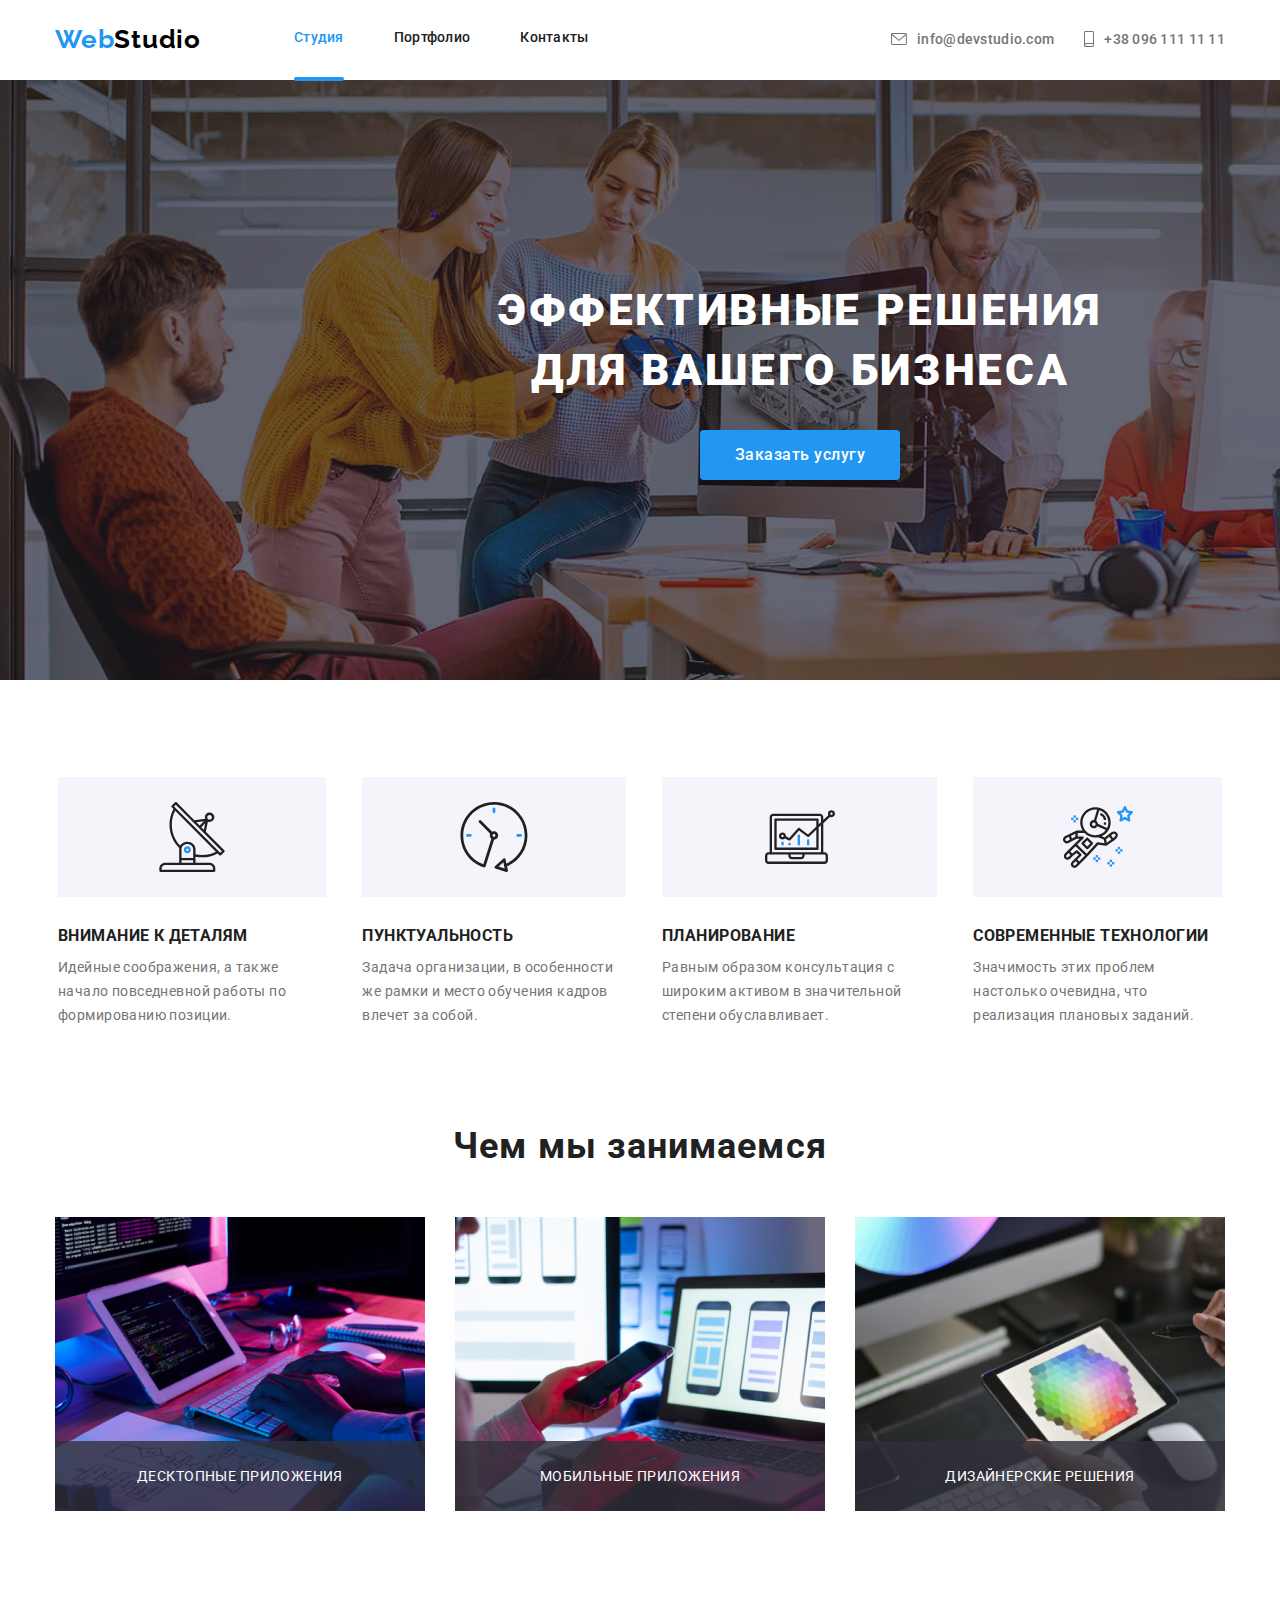
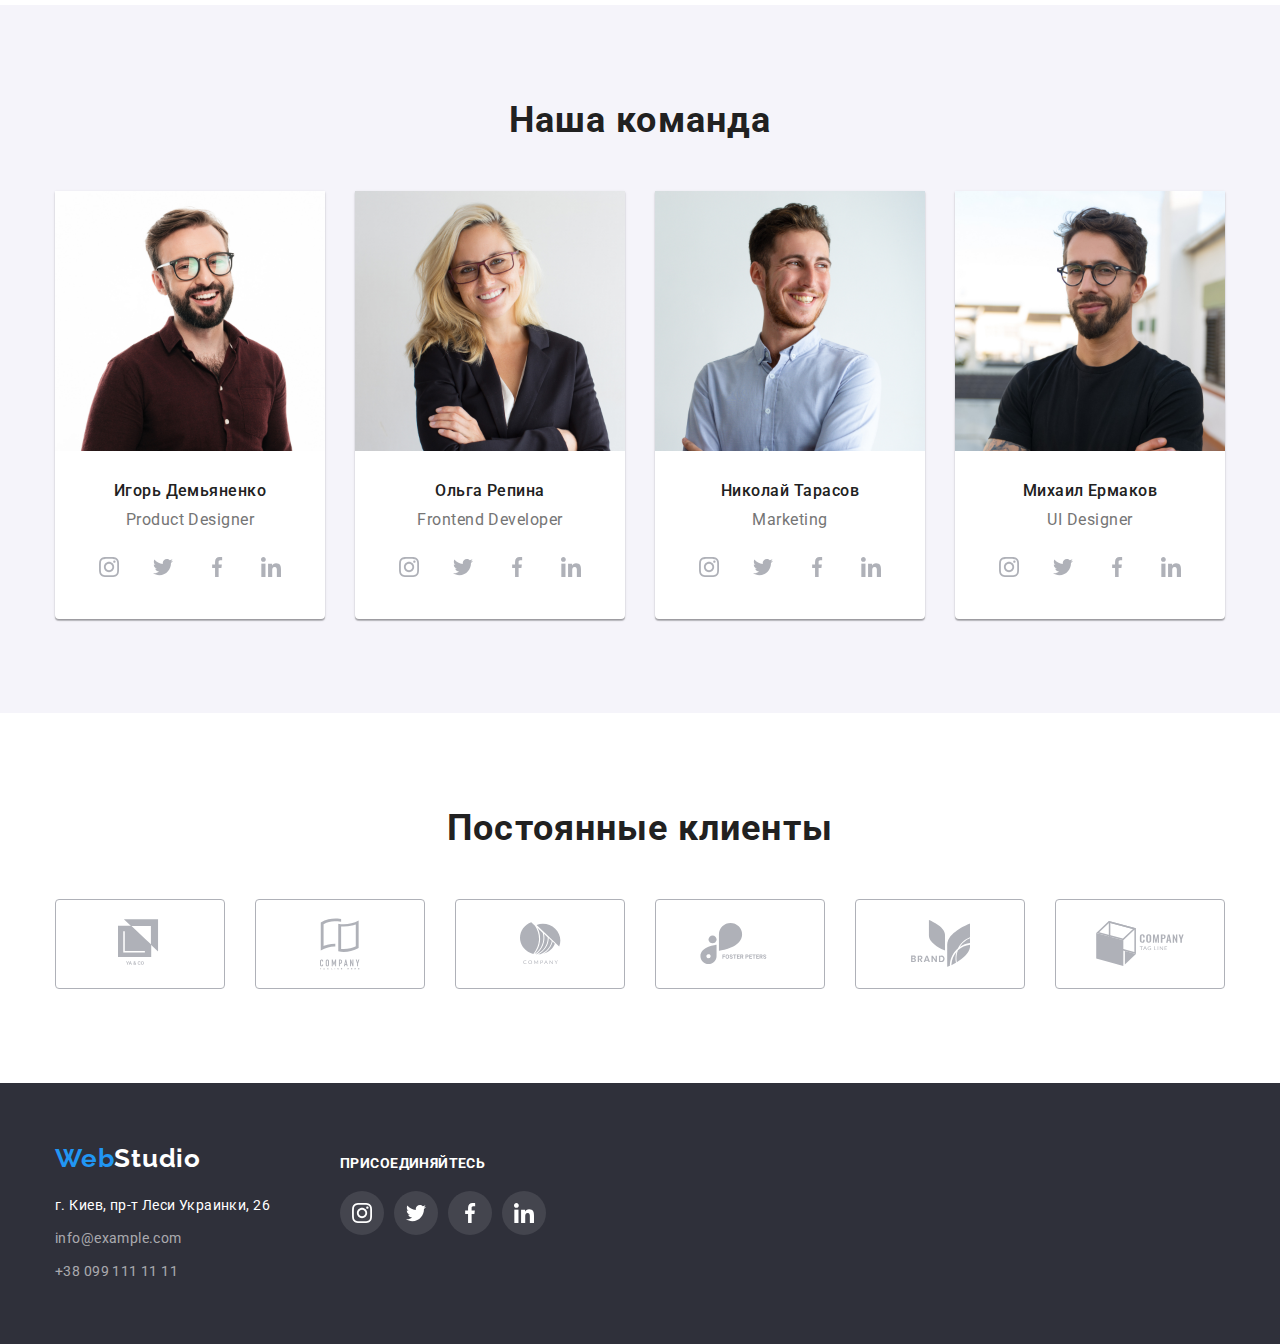
==== index.html @ 056bc206 "Додає вихідні файли з попередньої роботи" ====
<!DOCTYPE html>
<html lang="ru">
<head>
    <meta charset="UTF-8">
    <meta name="viewport" content="width=device-width, initial-scale=1.0">
    <title>WebStudio</title>
    <link rel="preconnect" href="https://fonts.gstatic.com">
    <link href="https://fonts.googleapis.com/css2?family=Raleway:wght@700&family=Roboto:wght@400;500;700;900&display=swap" rel="stylesheet">
    <link rel="stylesheet" href="https://cdnjs.cloudflare.com/ajax/libs/modern-normalize/1.0.0/modern-normalize.min.css" />
    <link rel="stylesheet" href="./css/styles.css">
</head>
    <body>
        <header class="header">
            <div class="container">
                <nav class="site-nav">
                    <a class="logo link" href="./" aria-label="Логотип сайта Веб Студио"><span class="logo-first">Web</span><span class="logo-second">Studio</span></a>
                    <ul class="navigation-list list">
                        <li class="navigation-list-item"><a class="navigation-list-link active link" href="./index.html">Студия</a></li>
                        <li class="navigation-list-item"><a class="navigation-list-link link" href="./portfolio.html">Портфолио</a></li>
                        <li class="navigation-list-item"><a class="navigation-list-link link" href="#">Контакты</a></li>
                    </ul>
                </nav>
                <address class="address">
                    <ul  class="address-list-header list">
                        <li class="address-list-item">
                            <a class="address-list-link link" href="mailto:info@devstudio.com">
                                <svg class="address-list-icon mail-icon">
                                    <use href="./images/sprite.svg#icon-email" width="16" height="12"></use>
                                </svg>
                                <p class="address-list-text">info@devstudio.com </p> 
                            </a>
                        </li>
                        <li class="address-list-item">
                            <a class="address-list-link link" href="tel:+380961111111">
                                <svg class="address-list-icon phone-icon">
                                    <use href="./images/sprite.svg#icon-smartphone" width="10" height="16"></use>
                                </svg>
                                <p class="address-list-text"> +38 096 111 11 11</p>
                            </a>
                        </li>
                    </ul>  
                </address>
            </div>
        </header>
        <main>
            <!--Hero-->
            <section class="hero-section">
                <div class="container">
                    <h1 class="hero-title">Эффективные решения <br> для вашего бизнеса</h1>
                    <button class="button hero-button" type="button" data-modal-open>Заказать услугу</button>
                </div>
            </section>
            <!--Наші переваги/Our advantages-->
            <section class="advantages">
                <div class="container">
                    <h2 class="visually-hidden">Наши преимущества</h2> 
                    <ul class="advantages-list list">
                        <li class="advantages-list-item">
                            <div class="advantages-icon-background">
                                <svg class="advantages-icon">
                                    <use href="./images/sprite.svg#icon-antenna"></use>
                                </svg>
                            </div>
                            <h3 class="advantages-title">Внимание к деталям</h3>
                            <p class="advantages-description">Идейные соображения, а также начало повседневной работы по формированию позиции.</p>
                        </li>
                        <li class="advantages-list-item">
                            <div class="advantages-icon-background">
                                <svg class="advantages-icon">
                                    <use href="./images/sprite.svg#icon-clock"></use>
                                </svg>
                            </div>
                            <h3 class="advantages-title">Пунктуальность</h3>
                            <p class="advantages-description">Задача организации, в особенности же рамки и место обучения кадров влечет за собой.</p>
                        </li>
                        <li class="advantages-list-item">
                            <div class="advantages-icon-background">
                                <svg class="advantages-icon">
                                    <use href="./images/sprite.svg#icon-diagram"></use>
                                </svg>
                            </div>
                            <h3 class="advantages-title">Планирование</h3>
                            <p class="advantages-description">Равным образом консультация с широким активом в значительной степени обуславливает.</p>
                        </li>
                        <li class="advantages-list-item">
                            <div class="advantages-icon-background">
                                <svg class="advantages-icon">
                                    <use href="./images/sprite.svg#icon-astronaut"></use>
                                </svg>
                            </div>
                            <h3 class="advantages-title">Современные технологии</h3>
                            <p class="advantages-description">Значимость этих проблем настолько очевидна, что реализация плановых заданий.</p>
                        </li>
                    </ul>
                </div>
            </section>
            <!--Чим ми займаємося/Our specialization-->
            <section class="specialization-section">
                <div class="container">
                    <h2 class="specialization-title">Чем мы занимаемся</h2>
                    <ul class="specialization-list list">
                        <li class="specialization-list-item">
                            <img class="specialization-img" src="./images/our_specialization/programming.jpg" alt="Програмист пишет код" width="370" height="294">
                            <p class="specialization-name">Десктопные приложения</p>
                        </li>
                        <li class="specialization-list-item">
                            <img class="specialization-img" src="./images/our_specialization/applications_design.jpg" alt="Специалист разрабатывает мобильное приложение" width="370" height="294">
                            <p class="specialization-name">Мобильные приложения</p>
                        </li>
                        <li class="specialization-list-item">
                            <img class="specialization-img" src="./images/our_specialization/ui_design.jpg" alt="UI дизайнер подбирает цвет" width="370" height="294">
                            <p class="specialization-name">Дизайнерские решения</p>
                        </li>
                    </ul>
                </div>
            </section>
            <!--Наша команда>/our command-->
            <section class="our-command-section">
                <div class="container">
                    <h2 class="our-command-title">Наша команда</h2>
                    <ul class="our-command-list list">
                        <li class="our-command-list-item">
                            <img class="our-specialist-photo " src="./images/our_command/igor_demyanenko.jpg" alt="Наш специалист" width="270" height="260">
                            <div class="our-command-card-content">
                                <h3 class="our-specialist-name">Игорь Демьяненко</h3>
                                <p class="our-specialist-specialization" lang="en">Product Designer</p>
                                <ul class="social-list list">
                                    <li class="social-list-item">
                                        <a href="#" class="social-list-link">
                                            <svg class="social-list-icon">
                                                <use href="./images/sprite.svg#icon-instagram"></use>
                                            </svg>
                                        </a>
                                    </li>
                                    <li class="social-list-item">
                                        <a href="#" class="social-list-link">
                                            <svg class="social-list-icon">
                                                <use href="./images/sprite.svg#icon-twitter"></use>
                                            </svg>
                                        </a>
                                    </li>
                                    <li class="social-list-item">
                                        <a href="#" class="social-list-link">
                                            <svg class="social-list-icon">
                                                <use href="./images/sprite.svg#icon-facebook"></use>
                                            </svg>
                                        </a>
                                    </li>
                                    <li class="social-list-item">
                                        <a href="#" class="social-list-link">
                                            <svg class="social-list-icon">
                                                <use href="./images/sprite.svg#icon-linkedin"></use>
                                            </svg>
                                        </a>
                                    </li>
                                </ul>
                            </div>
                        </li>
                        <li class="our-command-list-item">
                            <img class="our-specialist-photo " src="./images/our_command/olga_repina.jpg" alt="Наш специалист" width="270" height="260">
                            <div class="our-command-card-content">
                                <h3 class="our-specialist-name">Ольга Репина</h3>
                                <p class="our-specialist-specialization" lang="en">Frontend Developer</p>
                                <ul class="social-list list">
                                    <li class="social-list-item">
                                        <a href="#" class="social-list-link">
                                            <svg class="social-list-icon">
                                                <use href="./images/sprite.svg#icon-instagram"></use>
                                            </svg>
                                        </a>
                                    </li>
                                    <li class="social-list-item">
                                        <a href="#" class="social-list-link">
                                            <svg class="social-list-icon">
                                                <use href="./images/sprite.svg#icon-twitter"></use>
                                            </svg>
                                        </a>
                                    </li>
                                    <li class="social-list-item">
                                        <a href="#" class="social-list-link">
                                            <svg class="social-list-icon">
                                                <use href="./images/sprite.svg#icon-facebook"></use>
                                            </svg>
                                        </a>
                                    </li>
                                    <li class="social-list-item">
                                        <a href="#" class="social-list-link">
                                            <svg class="social-list-icon">
                                                <use href="./images/sprite.svg#icon-linkedin"></use>
                                            </svg>
                                        </a>
                                    </li>
                                </ul>
                            </div>
                        </li>
                        <li class="our-command-list-item">
                            <img class="our-specialist-photo " src="./images/our_command/nikolay_tarasov.jpg" alt="Наш специалист" width="270" height="260">
                            <div class="our-command-card-content">
                                <h3 class="our-specialist-name">Николай Тарасов</h3>
                                <p class="our-specialist-specialization" lang="en">Marketing</p>
                                <ul class="social-list list">
                                    <li class="social-list-item">
                                        <a href="#" class="social-list-link">
                                            <svg class="social-list-icon">
                                                <use href="./images/sprite.svg#icon-instagram"></use>
                                            </svg>
                                        </a>
                                    </li>
                                    <li class="social-list-item">
                                        <a href="" class="social-list-link">
                                            <svg class="social-list-icon">
                                                <use href="./images/sprite.svg#icon-twitter"></use>
                                            </svg>
                                        </a>
                                    </li>
                                    <li class="social-list-item">
                                        <a href="" class="social-list-link">
                                            <svg class="social-list-icon">
                                                <use href="./images/sprite.svg#icon-facebook"></use>
                                            </svg>
                                        </a>
                                    </li>
                                    <li class="social-list-item">
                                        <a href="" class="social-list-link">
                                            <svg class="social-list-icon">
                                                <use href="./images/sprite.svg#icon-linkedin"></use>
                                            </svg>
                                        </a>
                                    </li>
                                </ul>
                            </div>
                        </li>
                        <li class="our-command-list-item">
                            <img class="our-specialist-photo " src="./images/our_command/mihail_yermakov.jpg" alt="Наш специалист" width="270" height="260">
                            <div class="our-command-card-content">
                                <h3 class="our-specialist-name">Михаил Ермаков</h3>
                                <p class="our-specialist-specialization" lang="en">UI Designer</p>
                                <ul class="social-list list">
                                    <li class="social-list-item">
                                        <a href="#" class="social-list-link">
                                            <svg class="social-list-icon">
                                                <use href="./images/sprite.svg#icon-instagram"></use>
                                            </svg>
                                        </a>
                                    </li>
                                    <li class="social-list-item">
                                        <a href="#" class="social-list-link">
                                            <svg class="social-list-icon">
                                                <use href="./images/sprite.svg#icon-twitter"></use>
                                            </svg>
                                        </a>
                                    </li>
                                    <li class="social-list-item">
                                        <a href="#" class="social-list-link">
                                            <svg class="social-list-icon">
                                                <use href="./images/sprite.svg#icon-facebook"></use>
                                            </svg>
                                        </a>
                                    </li>
                                    <li class="social-list-item">
                                        <a href="#" class="social-list-link">
                                            <svg class="social-list-icon">
                                                <use href="./images/sprite.svg#icon-linkedin"></use>
                                            </svg>
                                        </a>
                                    </li>
                                </ul>
                            </div>
                        </li>
                    </ul>
                </div>
            </section>
            <!--Наші клієнти|Our clients-->
            <section class="our-clients-section">
                <div class="container">
                    <h2 class="our-clients-title">Постоянные клиенты</h2>
                    <ul class="our-clients-list">
                        <li class="our-clients-list-item list"> 
                            <a href="#"  class="our-client-link">
                                <svg class="our-clients-icon first-client-icon">
                                    <use href="./images/sprite.svg#icon-logo-first"></use>
                                </svg>
                            </a>
                        </li>
                        <li class="our-clients-list-item list"> 
                            <a href="#" class="our-client-link">
                                <svg class="our-clients-icon second-client-icon">
                                    <use href="./images/sprite.svg#icon-logo-second"></use>
                                </svg>
                            </a>
                        </li>
                        <li class="our-clients-list-item list"> 
                            <a href="#" class="our-client-link">
                                <svg class="our-clients-icon third-client-icon">
                                    <use href="./images/sprite.svg#icon-logo-third"></use>
                                </svg>
                            </a>
                        </li>
                        <li class="our-clients-list-item list"> 
                            <a href="#" class="our-client-link">
                                <svg class="our-clients-icon fourth-client-icon">
                                    <use href="./images/sprite.svg#icon-logo-fourth"></use>
                                </svg>
                            </a>
                        </li>
                        <li class="our-clients-list-item list"> 
                            <a href="" class="our-client-link">
                                <svg class="our-clients-icon fifth-client-icon">
                                    <use href="./images/sprite.svg#icon-logo-fifth"></use>
                                </svg>
                            </a>
                        </li>
                        <li class="our-clients-list-item list"> 
                            <a href="#" class="our-client-link">
                                <svg class="our-clients-icon sixth-client-icon">
                                    <use href="./images/sprite.svg#icon-logo-sixth"></use>
                                </svg>
                            </a>
                        </li>
                    </ul>
                </div>
            </section>
        </main>
            <!--Бекдроп та модалка портфоліо-->
            <div class="backdrop is-hidden" data-modal>
                <div class="modal">
                    <button type="button" class="close-button" data-modal-close>
                        <svg class="close-button-icon">
                            <use href="./images/sprite.svg#icon-close-black"></use>
                        </svg>
                    </button>
                </div>
            </div>
        <footer class="footer">
            <div class="container">
                <div class="footer-info">
                    <a  class="logo link" href="./" aria-label="Логотип сайта Веб Студио"><span class="logo-first">Web</span><span class="logo-second-dark">Studio</span></a>
                    <address  class="address">
                        <ul class="addres-list-footer list">
                            <li class="addres-list-item"><a class="address-footer-link location link" href="https://goo.gl/maps/J2ixgFmDZ8d1wvZj8">г. Киев, пр-т Леси Украинки, 26</a></li>
                            <li class="addres-list-item"><a class="address-footer-link link" href="mailto:info@example.com">info@example.com</a></li>
                            <li class="addres-list-item"><a class="address-footer-link link" href="tel:+380991111111">+38 099 111 11 11</a></li>
                        </ul>
                    </address>
                </div>
                <div class="social-list-our-projekt">
                    <h2 class="visually-hidden">Наши социальные сети</h2>
                    <h3 class="social-list-invitation">Присоединяйтесь</h3>
                    <ul class="social-list list">
                        <li class="social-list-item">
                            <a href="#" class="social-list-link dark-social">
                                <svg class="social-list-icon">
                                    <use href="./images/sprite.svg#icon-instagram"></use>
                                </svg>
                            </a>
                        </li>
                        <li class="social-list-item">
                            <a href="#" class="social-list-link dark-social">
                                <svg class="social-list-icon">
                                    <use href="./images/sprite.svg#icon-twitter"></use>
                                </svg>
                            </a>
                        </li>
                        <li class="social-list-item">
                            <a href="#" class="social-list-link dark-social">
                                <svg class="social-list-icon">
                                    <use href="./images/sprite.svg#icon-facebook"></use>
                                </svg>
                            </a>
                        </li>
                        <li class="social-list-item">
                            <a href="#" class="social-list-link dark-social">
                                <svg class="social-list-icon">
                                    <use href="./images/sprite.svg#icon-linkedin"></use>
                                </svg>
                            </a>
                        </li>
                    </ul>
                </div>
            </div>
        </footer>
        <!--Підключення скріпта-->
        <script src="./js/modal.js"></script>
    </body>
</html>
---- css/styles.css ----
:root {
    --accent-color: #2196F3; /*( частина логотипу,hover по посиланнях тобто акцент)*/
    --logo-color: #000000; /*частина логотипу (світлий фон)*/
    --heading-color: #212121; /*(h2, h3, посилання, текст на кнопках портфоліо) */
    --main-color: #757575; /*(посилання на e-mail, абзаци)*/
    --main-color-dark-backgr: #ffffff; /*(h1, кнопка "заказать услугу", рядок адреси, частина логотипу на темному фоні)*/
    --backgr-color-first: #2F303A; /*(footer, hero)*/
    --backgr-color-second: #F5F4FA; /*(section "Our command",  кнопки портфоліо)*/
    --addres-second-color: rgba(255, 255, 255, 0.6); /*(емейл і телефон футера)*/
    --hero-gradient-color: rgba(47, 48, 58, 0.4); /*колір градієнту секції Hero*/
    --social-link-background-dark: rgba(255, 255, 255, 0.1); /*колір фону посилань на соціальні мережі на темному фоні*/
    --social-link-color: #afb1b8; /*колір іконок-посилань на соціальні мережі*/
    --main-font: 'Roboto', Roboto, sans-serif; /*головний шрифт для всього тексту*/
    --secondary-font: 'Raleway', Raleway, sans-serif; /*вторинний шрифт для логотипу*/
    --card-set-specialization: 30px; /*Відстань між карточками блоку "Чим ми займаємося"*/
    --card-set-our-command: 30px; /*Відстань між карточками блоку "Наша команда"*/
    --card-set-portfolio: 30px; /*Відстань між карточками блоку */
}

body {
         color: var(--main-color);
        font-family: var(--main-font);
}

.list {
        list-style: none;
        margin: 0;
        padding: 0;
}

.link {
        text-decoration: none;
        color: var(--main-color);
}

.button {
        font-family: var(--main-font);
        border: 0;
        border-radius: 4px;
}

.visually-hidden {
        position: absolute;
        width: 1px;
        height: 1px;
        margin: -1px;
        border: 0;
        padding: 0;
        white-space: nowrap;
        clip-path: inset(100%);
        clip: rect(0 0 0 0);
        overflow: hidden;
      }

h1,
h2,
h3,
h4,
h5,
h6{
        margin: 0;
}

ul,
ol {
        margin: 0;
        padding: 0;
}

p {
        margin: 0;
}

img {
        display: block;
        max-width: 100%;
        height: auto;
}

.container {
        width: 1200px;
        margin: 0 auto;
        padding: 0 15px;
        display: flex;
        /*justify-content: center;*/
        align-items: center;
        background: transparent;
}

/* ============== HEADER ============== */

.header > .container {
        display: flex;
        padding-top: 24px;
        padding-bottom: 25px;
}

.site-nav {
        display: flex;
        align-items: center;
}

.navigation-list {
        display: flex;
}

.header .logo {
        margin-right: 93px;
}

.address {
        font-style: normal;
}

.address-list-header {
        display: flex;
        align-items: center;
        justify-content: center;
}

.header .address-list-link {
        display: flex;
        align-items: center;

        transition-property: color;
        transition-duration: 250ms;
        transition-timing-function: cubic-bezier(0.4, 0, 0.2, 1);
}

.address-list-icon {
        display: block;
        fill: var(--main-color);

        transition-property: fill;
        transition-duration: 250ms;
        transition-timing-function: cubic-bezier(0.4, 0, 0.2, 1);
}

.header .address-list-link:hover .address-list-icon,
.header .address-list-link:focus .address-list-icon {
        fill: var(--accent-color);
}

.mail-icon{
        width: 16px;
        height: 12px;
}

.phone-icon{
        width: 10px;
        height: 16px;
}

.address-list-text {
        display: block;
        padding-left: 10px;
}

.navigation-list-item:not(:last-child) {
        margin-right: 50px;
}
.header .address-list-item:not(:last-child) {
        margin-right: 30px;
}

.header .address {
        margin-left: auto;     
}

.logo {
        color: var(--logo-color);
        font-family: var(--secondary-font);
        font-weight: bold;
        font-size: 26px;
        line-height: 1.192;
        letter-spacing: 0.03em;
}

.logo-first {
        color: var(--accent-color);
}

.navigation-list-link,
.address-list-link {
        font-weight: 500;
        font-size: 14px;
        line-height: 1.143;
        letter-spacing: 0.02em;      
 }

.navigation-list-link{
        color: var(--heading-color);

        transition-property: color;
        transition-duration: 250ms;
        transition-timing-function: cubic-bezier(0.4, 0, 0.2, 1);
}

/*.address-list-link {
        color: var(--main-color);

        transition-property: color;
        transition-duration: 2500ms;
        transition-timing-function: cubic-bezier(0.4, 0, 0.2, 1);
}*/

.navigation-list-link:hover,
.navigation-list-link:focus,
.address-list-link:hover,
.address-list-link:focus {
         color: var(--accent-color);
}

.navigation-list-link.active {
        color: var(--accent-color);
}

.navigation-list-link.active::after {
        content: ""; 
        width: auto;
        height: 4px;
        display: block;
        background: var(--accent-color);
        border-radius: 2px;

        position:relative;
        top: 30px;
}


/* ============== END HEADER ============== */

/* ============== HERO SECTION ============== */
.hero-section {
        background-color: var(--backgr-color-first);
}
.hero-section > .container {
        /*background-color: var(--backgr-color-first);*/
        flex-direction: column;
        padding-top: 200px;
        padding-bottom: 200px;
        width:1600px;
        background-image: linear-gradient(var(--hero-gradient-color), var(--hero-gradient-color)), url(../images/background_photo.jpg);
        background-repeat: no-repeat;
        background-size: cover;
}

.hero-title {
        font-weight: 900;
        font-size: 44px;
        line-height: 1.364;
        text-align: center;
        letter-spacing: 0.06em;
        text-transform: uppercase;
        color: var(--main-color-dark-backgr);
        margin-bottom: 30px;

}

.hero-button {
        font-weight: 500;
        font-size: 16px;
        line-height: 1.625;
        text-align: center;
        letter-spacing: 0.03em;
        min-width: 200px;
        height: 50px;   
        box-shadow: 0px 4px 4px rgba(0, 0, 0, 0.15);
        cursor: pointer;
        padding: 10px 32px;
        color: var(--main-color-dark-backgr);
        background-color: var(--accent-color);
}

/* ============== HERO SECTION END ============== */

/* ============== ADVANTAGES SECTION ============== */
.advantages > .container {
        padding-top: 94px;
        padding-bottom: 94px;
}
.advantages-list {
        display: flex;
}

.advantages-list-item {
        padding: 3px;
        font-size: 14px;
        letter-spacing: 0.03em;
}

.advantages-list-item:not(:last-child) {
        margin-right: 30px;
}

.advantages-icon-background {
        width:auto;
        height: 120px;
        background: var(--backgr-color-second);
        margin-bottom: 30px;
        display: flex;
        justify-content: center;
        align-items: center;
}

.advantages-icon {
        width: 70px;
        height: 70px;
}

.advantages-title {
        font-weight: 700;
        line-height: 1.142;
        text-transform: uppercase;
        color: var(--heading-color);
        margin-bottom: 10px;
}

.advantages-description {
        font-weight: 400;
        line-height: 1.714;
}

/* ============== ADVANTAGES SECTION END ============== */

/* ============== SPECIALIZATION SECTION ============== */

.specialization-section > .container {
        flex-direction: column;
        padding-bottom: 94px;
}
.specialization-list {
        display: flex;
        justify-content: center;
}

.specialization-list-item {
        position: relative;
}

.specialization-list-item:not(:last-child) {
        margin-right: var(--card-set-specialization);
}

.specialization-title,
.our-command-title,
.our-clients-title {
        font-weight: 700;
        font-size: 36px;
        line-height: 1.167;
        text-align: center;
        letter-spacing: 0.03em;
        color: var(--heading-color);
}

.specialization-title {
        margin-bottom: 50px;
}

.specialization-name {
font-style: normal;
font-weight: 700px;
font-size: 14px;
line-height: 1,143;
text-align: center;
letter-spacing: 0.03em;
text-transform: uppercase;
color: var(--main-color-dark-backgr);

width: 370px;
background-color: rgba(47, 48, 58, 0.8);
position: absolute;
bottom: 0px;
padding: 27px 0;
}
 
/* ============== SPECIALIZATION SECTION END ============== */

/* ============== OUR COMAND ============== */

.our-command-section {
        background-color: var(--backgr-color-second);
}

.our-command-section > .container{
        padding-top: 94px;
        padding-bottom: 94px;
        flex-direction: column;
}

.our-command-list {
          display: flex;
          justify-content: center;
}

.our-command-list-item {
        background-color: var(--main-color-dark-backgr);
        box-shadow: 0px 1px 3px rgba(0, 0, 0, 0.12), 0px 1px 1px rgba(0, 0, 0, 0.14), 0px 2px 1px rgba(0, 0, 0, 0.2);
        border-radius: 0px 0px 4px 4px;
}

.our-command-list-item:not(:last-child) {
        margin-right: var(--card-set-our-command);
}

.our-command-card-content {
        padding: 30px 10px;
}

.our-command-title {
        margin-bottom:50px;
}

.our-specialist-name {
        margin-bottom: 10px;
        font-weight: 500;
        color: var(--heading-color);
}

.our-specialist-specialization {
        font-weight: 400;
        margin-bottom: 16px;
}

.our-specialist-name,
.our-specialist-specialization {
        font-size: 16px;
        line-height: 1.188;
        text-align: center;
        letter-spacing: 0.03em;
}

.social-list {
        display: flex;
        justify-content: center;
}

.social-list-item:not(:last-child) {
        margin-right: 10px;
}

.social-list-link {
        display: block;
        width: 44px;
        height: 44px;
        border-radius: 50%;
        display: flex;
        justify-content: center;
        align-items: center;

        transition-property: background;
        transition-duration: 250ms;
        transition-timing-function: cubic-bezier(0.4, 0, 0.2, 1);
}

.social-list-icon {
        width: 20px;
        height: 20px;
        fill: var(--social-link-color);

        transition-property: fill;
        transition-duration: 250ms;
        transition-timing-function: cubic-bezier(0.4, 0, 0.2, 1);
}

.social-list-link:hover,
.social-list-link:focus {
        background: var(--accent-color);
}

.social-list-link:hover .social-list-icon,
.social-list-link:focus .social-list-icon {
        fill: var(--main-color-dark-backgr);
}

/* ============== OUR COMAND END ============== */

/* ============== OUR CLIENTS END ============== */

.our-clients-section > .container {
        flex-direction: column;
        padding-top: 94px;
        padding-bottom: 94px;
}

.our-clients-title {
        margin-bottom: 50px;
}

.our-clients-list {
        display: flex;
}

.our-client-link {
        display:flex;
        justify-content: center;
        align-items: center;
        width: 170px;
        height: 90px;
        border: 1px solid var(--social-link-color);
        box-sizing: border-box;
        border-radius: 4px;

        transition-property: border-color;
        transition-duration: 250ms;
        transition-timing-function: cubic-bezier(0.4, 0, 0.2, 1);
}

.our-client-link:hover,
.our-client-link:focus {
        border-color: var(--accent-color);
}

.our-client-link:hover .our-clients-icon,
.our-client-link:focus .our-clients-icon {
        fill: var(--accent-color);
}

.our-clients-list-item:not(:last-child) {
        margin-right: 30px;
}


.our-clients-icon {
       fill: #afb1b8;

       transition-property: fill;
       transition-duration: 250ms;
       transition-timing-function: cubic-bezier(0.4, 0, 0.2, 1);
}

.first-client-icon {
        width: 44.27px;
        height: 49.23px;
}

.second-client-icon {
        width: 40px;
        height: 52px;
}

.third-client-icon {
        width: 41px;
        height: 42.6px;
}

.fourth-client-icon {
        width: 79.66px;
        height: 42.02px;
}

.fifth-client-icon {
        width: 59px;
        height: 47px;
}

.sixth-client-icon {
        width: 88.48px;
        height: 45.44px;
}



/* ============== OUR CLIENTS END ============== */

/* ============== FOOTER ============== */
.footer {
        background-color: var(--backgr-color-first);
}

.footer > .container {
        align-items: flex-start;
        padding-top: 60px;
        padding-bottom: 60px;
}

.footer .logo {
        display: block;
       margin-bottom: 20px;
}

.footer .addres-list-item:not(:last-child) {
        margin-bottom: 9px;
}

.logo-second-dark {
        color: var(--main-color-dark-backgr);
}

.address-footer-link {
        font-weight: 400;
        font-size: 14px;
        line-height: 1.714;
        letter-spacing: 0.03em;
        color: var(--addres-second-color);
}

.location {
        color: var(--main-color-dark-backgr);
}

.social-list-our-projekt {
        margin-left: 70px;
        margin-top: 12px;        
}

.social-list-invitation  {
        font-weight: 700;
        font-size: 14px;
        line-height: 1.142;
        text-transform: uppercase;
        letter-spacing: 0.03em;
        color: var(--main-color-dark-backgr);
        margin-bottom: 20px;
}

.dark-social {
        background: var(--social-link-background-dark);
}

.dark-social .social-list-icon {
        fill: var(--main-color-dark-backgr)
}

/* ============== FOOTER END ============== */

/* ============== PORTFOLIO.HTML ============== */
.portfolio-section .container {
        padding-top: 94px;
        padding-bottom: 94px;
        flex-direction: column;
        align-items: center;
}

.portfolio-nav{
        margin-left: 8px;
        margin-bottom: 50px;
        display: flex;
}

.portfolio-button {
        color: var(--heading-color);
        background-color: var(--backgr-color-second);
        padding: 6px 22px;
        font-weight: 500;
        font-size: 16px;
        line-height: 1.625;
        text-align: center;
        letter-spacing: 0.03em;

        transition-property: color, background-color, box-shadow;
        transition-duration: 250ms;
        transition-timing-function: cubic-bezier(0.4, 0, 0.2, 1);
}

.portfolio-button:not(:last-child){
        margin-right: 8px;
}

.portfolio-button:hover,
.portfolio-button:focus {
        background-color: var(--accent-color);
        color: var(--main-color-dark-backgr);
        box-shadow: 0px 3px 1px rgba(0, 0, 0, 0.1), 0px 1px 2px rgba(0, 0, 0, 0.08), 0px 2px 2px rgba(0, 0, 0, 0.12);
}

/*.portfolio-description {
        font-weight: 400;
        font-size: 18px;
        line-height: 1.556;
        letter-spacing: 0.03em;
        color: var(--main-color-dark-backgr);
        background-color: var(--accent-color);
} */
.portfolio-list {
        display: flex;
        justify-content: center;
        flex-wrap: wrap;
        margin-left: calc(-1*var(--card-set-portfolio));
        margin-top: calc(-1*var(--card-set-portfolio));
}

.portfolio-list-item {
        flex-basis: calc(100%/3 - var(--card-set-portfolio));
        margin-left: var(--card-set-portfolio);
        margin-top: var(--card-set-portfolio);
}

.portfolio-animation-thumb {
        width: auto;
        height: 294px;
        position: relative;
        overflow: hidden;
}

.portfolio-overlay {
        font-weight: 400;
        font-size: 18px;
        line-height: 1.556;
        letter-spacing: 0.03em;
        color: var(--main-color-dark-backgr);

        background: rgba(33, 150, 243, 0.9);
        position: absolute;
        top: 0;
        left: 0;

        width:100%;
        height: 100%;
        padding: 53px 24px;

        transform: translateY(100%);
        transition-property: transform;
        transition-duration: 250ms;
        transition-timing-function: cubic-bezier(0.4, 0, 0.2, 1); 

}

.portfolio-list-link:hover .portfolio-overlay,
.portfolio-list-link:focus .portfolio-overlay {
        transform: translateY(0);
}

.portfolio-card-content {
        padding: 20px 24px;
        border: 1px solid #EEEEEE;
        border-top-width: 0;
        box-sizing: border-box;
}

.portfolio-title {
        margin-bottom: 4px;
        font-weight: 700;
        font-size: 18px;
        line-height: 2;
        letter-spacing: 0.06em;
        color: var(--heading-color);
}

.portfolio-type {
        font-weight: 400;
        font-size: 16px;
        line-height: 1.875;
        letter-spacing: 0.03em;

}

.portfolio-list-link {
        display:block;

        transition-property: box-shadow;
        transition-duration: 250ms;
        transition-timing-function: cubic-bezier(0.4, 0, 0.2, 1);     
}

.portfolio-list-link:hover,
.portfolio-list-link:focus {
        box-shadow: 0px 1px 1px rgba(0, 0, 0, 0.12), 0px 4px 4px rgba(0, 0, 0, 0.06), 1px 4px 6px rgba(0, 0, 0, 0.16);
}

/* ============== PORTFOLIO.HTML END ============== */

/* ============== BACKDROP ============== */
.backdrop {
        position: fixed;
        left: 0;
        top: 0;
        width: 100%;
        height:100%;
        background: rgba(0, 0, 0, 0.2);

}

.modal {
        width: 528px;
        min-height: 581px;
        background-color: #ffffff;
        position:absolute;
        top: 50%;
        left: 50%;
        transform: translate(-50%, -50%);

}

.close-button-icon {
        width: 18px;
        height: 18px;

        position:absolute;
        top: 50%;
        left: 50%;
        transform: translate(-50%, -50%);
}

.close-button {
        width: 30px;
        height: 30px;
        position: absolute;
        top: 8px;
        right: 8px;
        border: 1px solid rgba(0, 0, 0, 0.1);
        border-radius: 50%;
        cursor: pointer;
}

.close-button:hover,
.close-button:focus
{
        border: 4px solid rgba(0, 0, 0, 0.3);
        outline: none;
}
.close-button:active {
        border: 4px solid rgba(251, 142, 156, 1); 
        border-radius: 50%; 
        outline: none;
}

.close-button:active .close-button-icon {
        fill: rgba(251, 0, 0, 1);
}

.is-hidden {
        opacity: 0;
        visibility: hidden;
        pointer-events: none;
}

/* ============== BACKDROP END ============== */
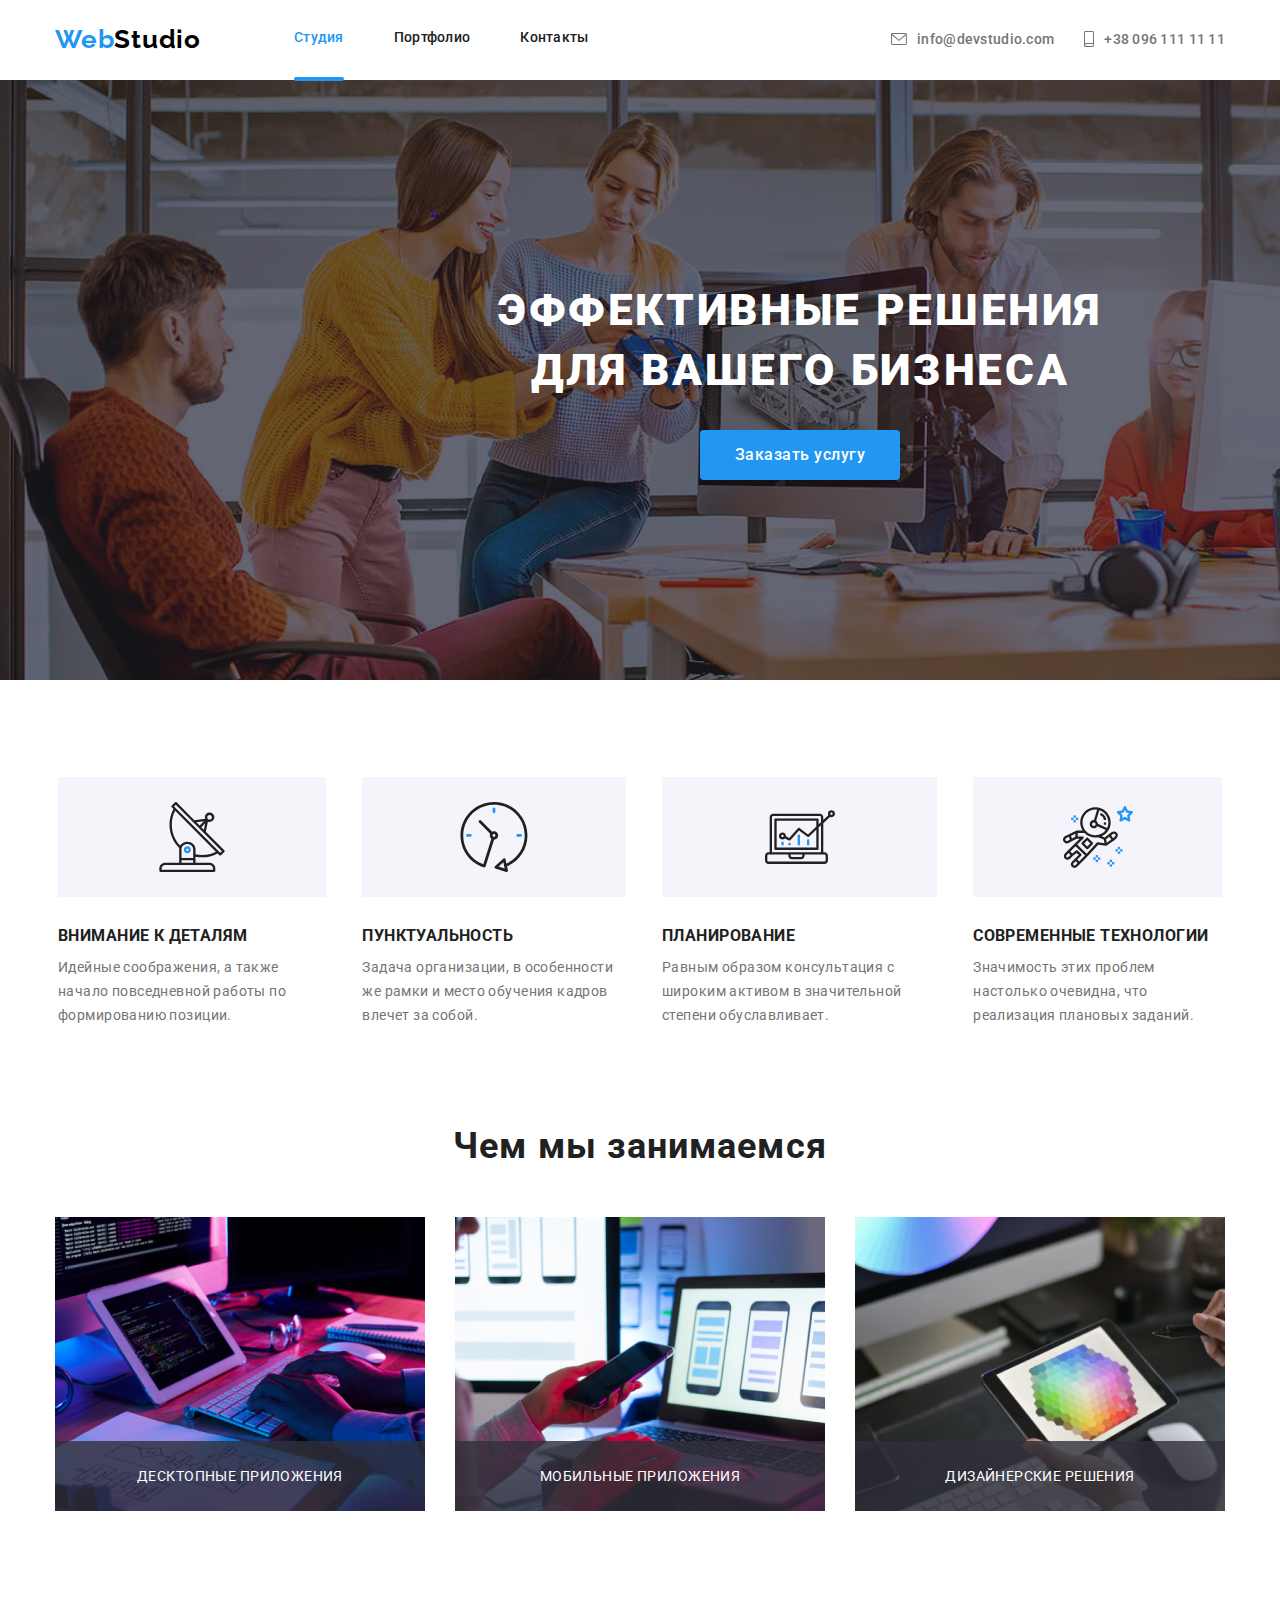
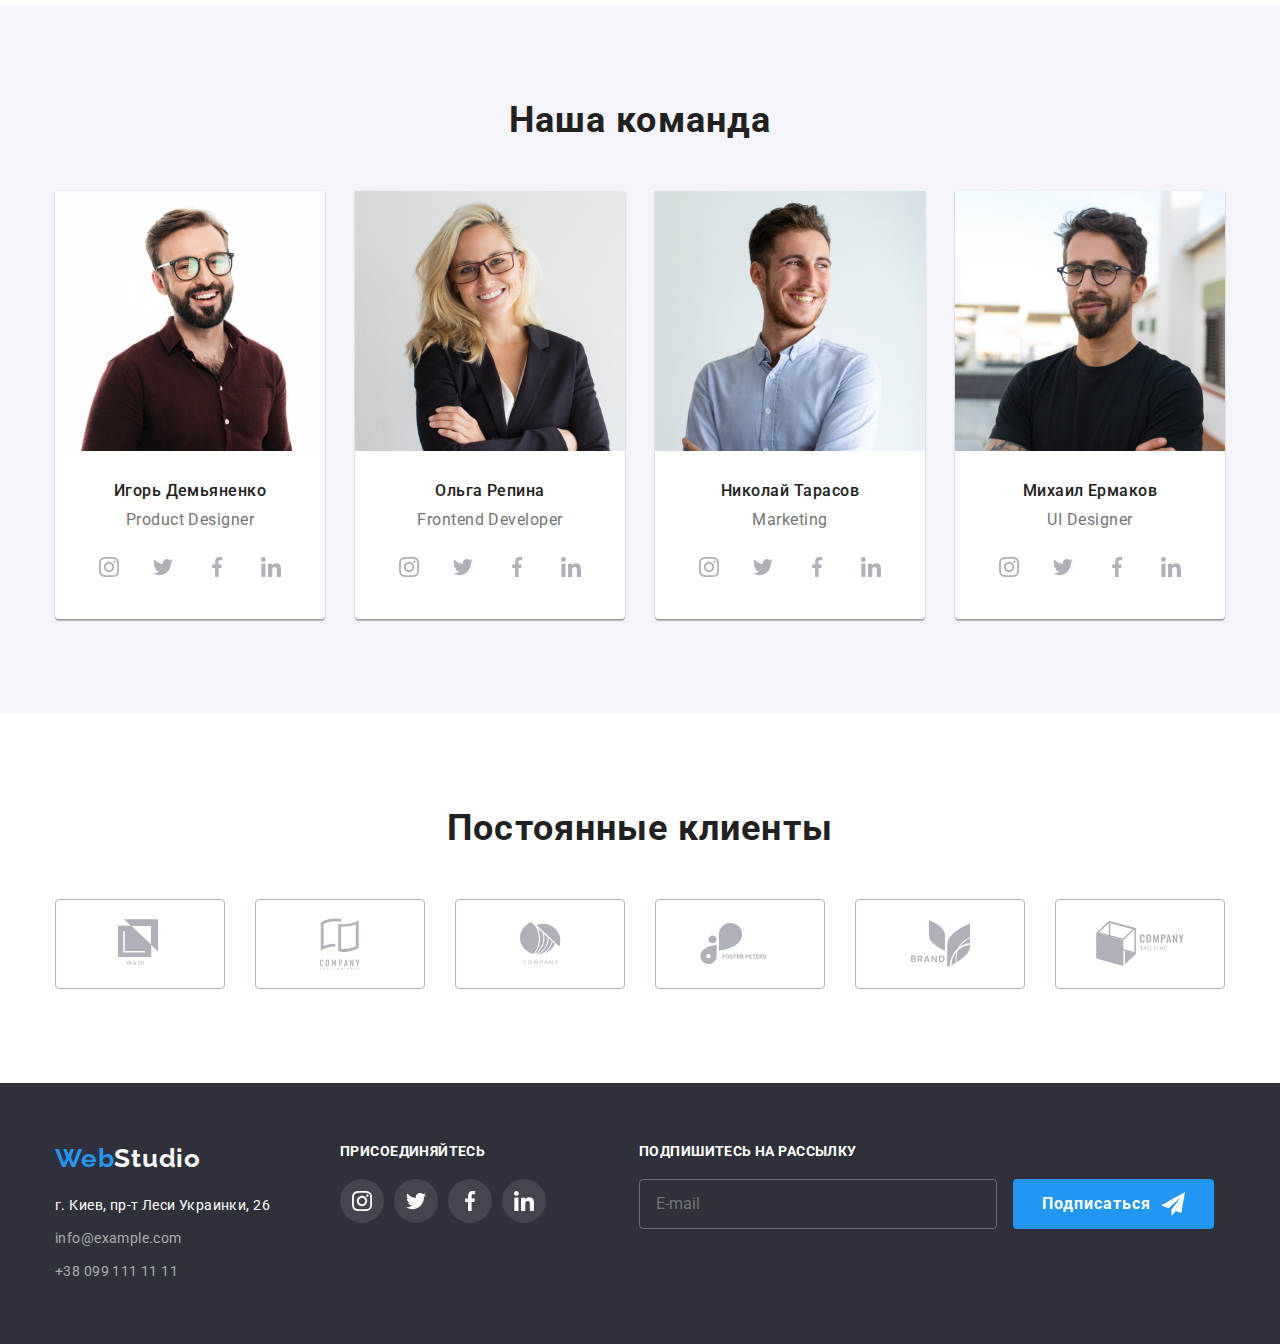
==== commit 0899ff05: "Додає розмітку та оформлення форми підписки на розсилку в футері" ====
--- a/index.html
+++ b/index.html
@@ -326,9 +326,46 @@
                 <div class="modal">
                     <button type="button" class="close-button" data-modal-close>
                         <svg class="close-button-icon">
-                            <use href="./images/sprite.svg#icon-close-black"></use>
+                            <use href="./images/sprite.svg#icon-close-modal"></use>
                         </svg>
                     </button>
+                    <p class="form-invitation">Оставьте свои данные, мы вам перезвоним</p>
+                    <form action="#" class="modal-form">
+                        <label class="modal-form-field">
+                            Имя
+                            <span class="modal-form-input-wrapper">
+                                <input type="text" name="client-name" class="modal-form-input">
+                                <svg class="modal-form-icon">
+                                    <use href="./images/sprite.svg#icon-form-person"></use>
+                                </svg>
+                            </span>
+                        </label>
+                        <label class="modal-form-field">
+                            Телефон
+                            <span class="modal-form-input-wrapper">
+                                <input type="tel" name="client-phone" class="modal-form-input">
+                                <svg class="modal-form-icon">
+                                    <use href="./images/sprite.svg#icon-form-phone"></use>
+                                </svg>
+                            </span>
+                        </label>
+                        <label class="modal-form-field">
+                            Почта
+                            <span class="modal-form-input-wrapper">
+                                <input type="email" name="client-mail" class="modal-form-input">
+                                <svg class="modal-form-icon">
+                                    <use href="./images/sprite.svg#icon-form-email"></use>
+                                </svg>
+                            </span>
+                        </label>
+                        <label class="modal-form-field">
+                            Комментарий
+                            <textarea name="client-masage" class="modal-form-massage" placeholder="Введите текст"></textarea>
+                        </label>
+                        <input id="user-policy" type="checkbox" name="client-policy" value="accept-policy" class="modal-form-policy visually-hidden">
+                        <label for="user-policy" class="modal-form-policy-text">Соглашаюсь с рассылкой и принимаю <a href="#" class="modal-form-policy-link"> Условия договора</a></label>
+                        <button type="submit" class="modal-form-button">Отправить</button>
+                    </form>
                 </div>
             </div>
         <footer class="footer">
@@ -377,6 +414,18 @@
                         </li>
                     </ul>
                 </div>
+                <form action="#" class="subscription-form">
+                    <p class="subscription-form-title">Подпишитесь на рассылку</p>
+                    <label class="subscription-form-field">
+                        <input type="email" name="client-mail" class="subscription-form-input" placeholder="E-mail">
+                    </label>
+                    <button type="submit" class="subscription-form-button">
+                        <p class="sibscription-form-button-icon-description">Подписаться</p>
+                        <svg class="sibscription-form-button-icon">
+                            <use href="./images/sprite.svg#icon-form-send"></use>
+                        </svg>
+                    </button>
+                </form>
             </div>
         </footer>
         <!--Підключення скріпта-->
--- a/css/styles.css
+++ b/css/styles.css
@@ -600,8 +600,7 @@
 }
 
 .social-list-our-projekt {
-        margin-left: 70px;
-        margin-top: 12px;        
+        margin-left: 70px;  
 }
 
 .social-list-invitation  {
@@ -620,6 +619,53 @@
 
 .dark-social .social-list-icon {
         fill: var(--main-color-dark-backgr)
+}
+
+.subscription-form {
+        margin-left: 93px;
+}
+
+.subscription-form-title {
+        font-weight: 700;
+        font-size: 14px;
+        line-height: 1.143;
+        letter-spacing: 0.03em;
+        text-transform: uppercase;
+        color: var(--main-color-dark-backgr);
+        margin-bottom: 20px;
+}
+
+.subscription-form-input {
+        width: 358px;
+        height: 50px;
+        border: 1px solid rgba(255, 255, 255, 0.3);
+        border-radius: 4px;
+        background: transparent;
+        padding-left: 16px;
+}
+
+.subscription-form-button {
+        display: inline-flex;
+        align-items: center;
+        height: 50px;
+        padding: 10px 29px;
+        margin-left: 12px;
+        background: var(--accent-color);
+        border-radius: 4px;
+        border: none;
+
+        font-weight: 700;
+        font-size: 16px;
+        text-align: center;
+        letter-spacing: 0.06em;
+        color: var(--main-color-dark-backgr);
+}
+
+.sibscription-form-button-icon {
+        width: 24px;
+        height: 24px;
+        fill: var(--main-color-dark-backgr);
+        margin-left: 10px;
 }
 
 /* ============== FOOTER END ============== */
@@ -723,7 +769,7 @@
 
 .portfolio-card-content {
         padding: 20px 24px;
-        border: 1px solid #EEEEEE;
+        border: 1px solid var(--main-color-dark-backgr);
         border-top-width: 0;
         box-sizing: border-box;
 }
@@ -774,10 +820,14 @@
 .modal {
         width: 528px;
         min-height: 581px;
-        background-color: #ffffff;
+        background-color: var(--main-color-dark-backgr);
+        box-shadow: 0px 1px 3px rgba(0, 0, 0, 0.12), 0px 1px 1px rgba(0, 0, 0, 0.14), 0px 2px 1px rgba(0, 0, 0, 0.2);
+        border-radius: 4px;
+
         position:absolute;
         top: 50%;
         left: 50%;
+        padding: 40px;
         transform: translate(-50%, -50%);
 
 }
@@ -825,4 +875,148 @@
         pointer-events: none;
 }
 
-/* ============== BACKDROP END ============== */+.form-invitation {
+        font-weight: 700;
+        font-size: 20px;
+        line-height: 1.15;
+        text-align: center;
+        letter-spacing: 0.03em;
+        color: var(--heading-color); 
+
+        margin-bottom: 12px;
+}
+
+.modal-form {
+        display: flex;
+        flex-direction: column;
+}
+
+.modal-form-field {
+        font-weight: 400;
+        font-size: 12px;
+        line-height: 1.167;
+        letter-spacing: 0.01em;
+}
+
+.modal-form-input-wrapper{
+        display: block;
+        height: 100%;
+        position: relative;
+        margin-top: 4px;
+        margin-bottom: 10px;
+}
+
+.modal-form-input {
+        width:100%;
+        height:40px;
+        /*margin-top: 4px;
+        margin-bottom: 10px;*/
+        padding-left: 42px;
+        border: 1px solid rgba(33, 33, 33, 0.2);
+        border-radius: 4px;
+        
+        transform: border-color;
+        transition-duration: 250ms;
+        transition-timing-function: cubic-bezier(0.4, 0, 0.2, 1); 
+}
+
+.modal-form-icon {
+        transform: fill;
+        transition-duration: 250ms;
+        transition-timing-function: cubic-bezier(0.4, 0, 0.2, 1);
+}
+
+.modal-form-input:focus {
+        outline: none;
+        border: 1px solid var(--accent-color);
+}
+
+.modal-form-input:focus + .modal-form-icon {
+        fill: var(--accent-color);
+}
+
+.modal-form-icon {
+        width: 18px;
+        height: 18px;
+        position:absolute;
+        left: 12px;
+        top: 50%;
+        transform: translateY(-50%);
+}
+
+.modal-form-massage {
+        width: 100%;
+        height: 120px;
+        border: 1px solid rgba(33, 33, 33, 0.2);
+        border-radius: 4px;
+        padding: 12px 16px;
+        margin-top: 4px;
+        margin-bottom: 20px;
+        resize: none;
+
+        transform: border-color;
+        transition-duration: 250ms;
+        transition-timing-function: cubic-bezier(0.4, 0, 0.2, 1); 
+}
+
+.modal-form-massage::placeholder {
+        font-weight: 400;
+        font-size: 14px;
+        line-height: 1.143;
+        letter-spacing: 0.01em;
+        color: rgba(117, 117, 117, 0.5);
+}
+
+.modal-form-massage:focus {
+        outline: none;
+        border-color: var(--accent-color);
+}
+
+.modal-form-policy-text {
+        font-weight: 400;
+        font-size: 14px;
+        line-height: 1.714;
+        letter-spacing: 0.03em;
+        display: flex;
+        align-items: center;
+        margin-bottom: 30px;
+}
+
+.modal-form-policy-text::before {
+        content: "";
+        width: 16px;
+        height: 15px;
+        margin-right: 7px;
+        border: 1px solid #000000;
+        border-radius: 2px;
+        display: inline-block;
+}
+
+.modal-form-policy-link {
+        white-space: pre;
+}
+
+.modal-form-policy:checked + .modal-form-policy-text::before {
+        background-image: url(../images/icon_check.svg);
+        background-repeat: no-repeat;
+        background-size: cover;
+        border: none;
+}
+
+.modal-form-button {
+        width: 200px;
+        min-height: 50px;
+        background: var(--accent-color);
+        box-shadow: 0px 4px 4px rgba(0, 0, 0, 0.15);
+        border: none;
+        border-radius: 4px;
+        margin-left: auto;
+        margin-right: auto;
+        font-weight: 700;
+        font-size: 16px;
+        line-height: 1.875;
+        color: var(--main-color-dark-backgr);
+}
+
+/* ============== BACKDROP END ============== */
+
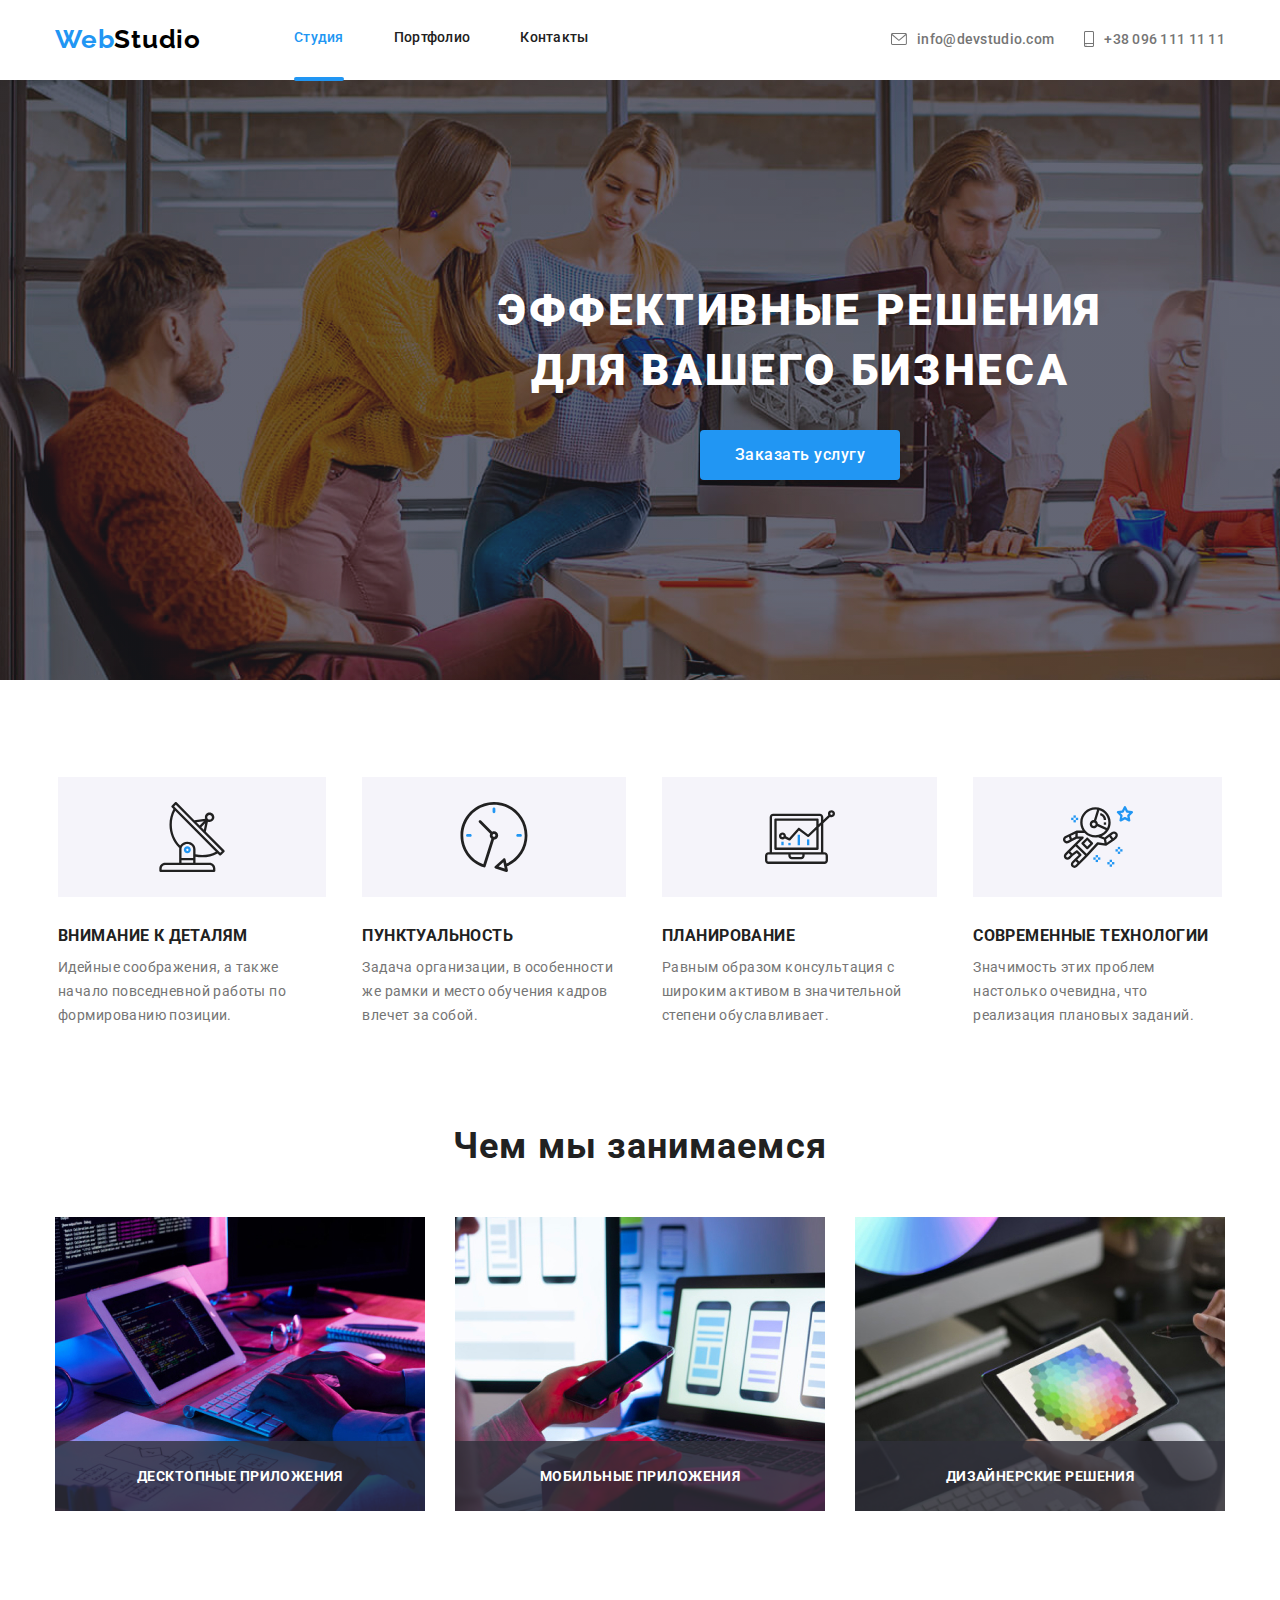
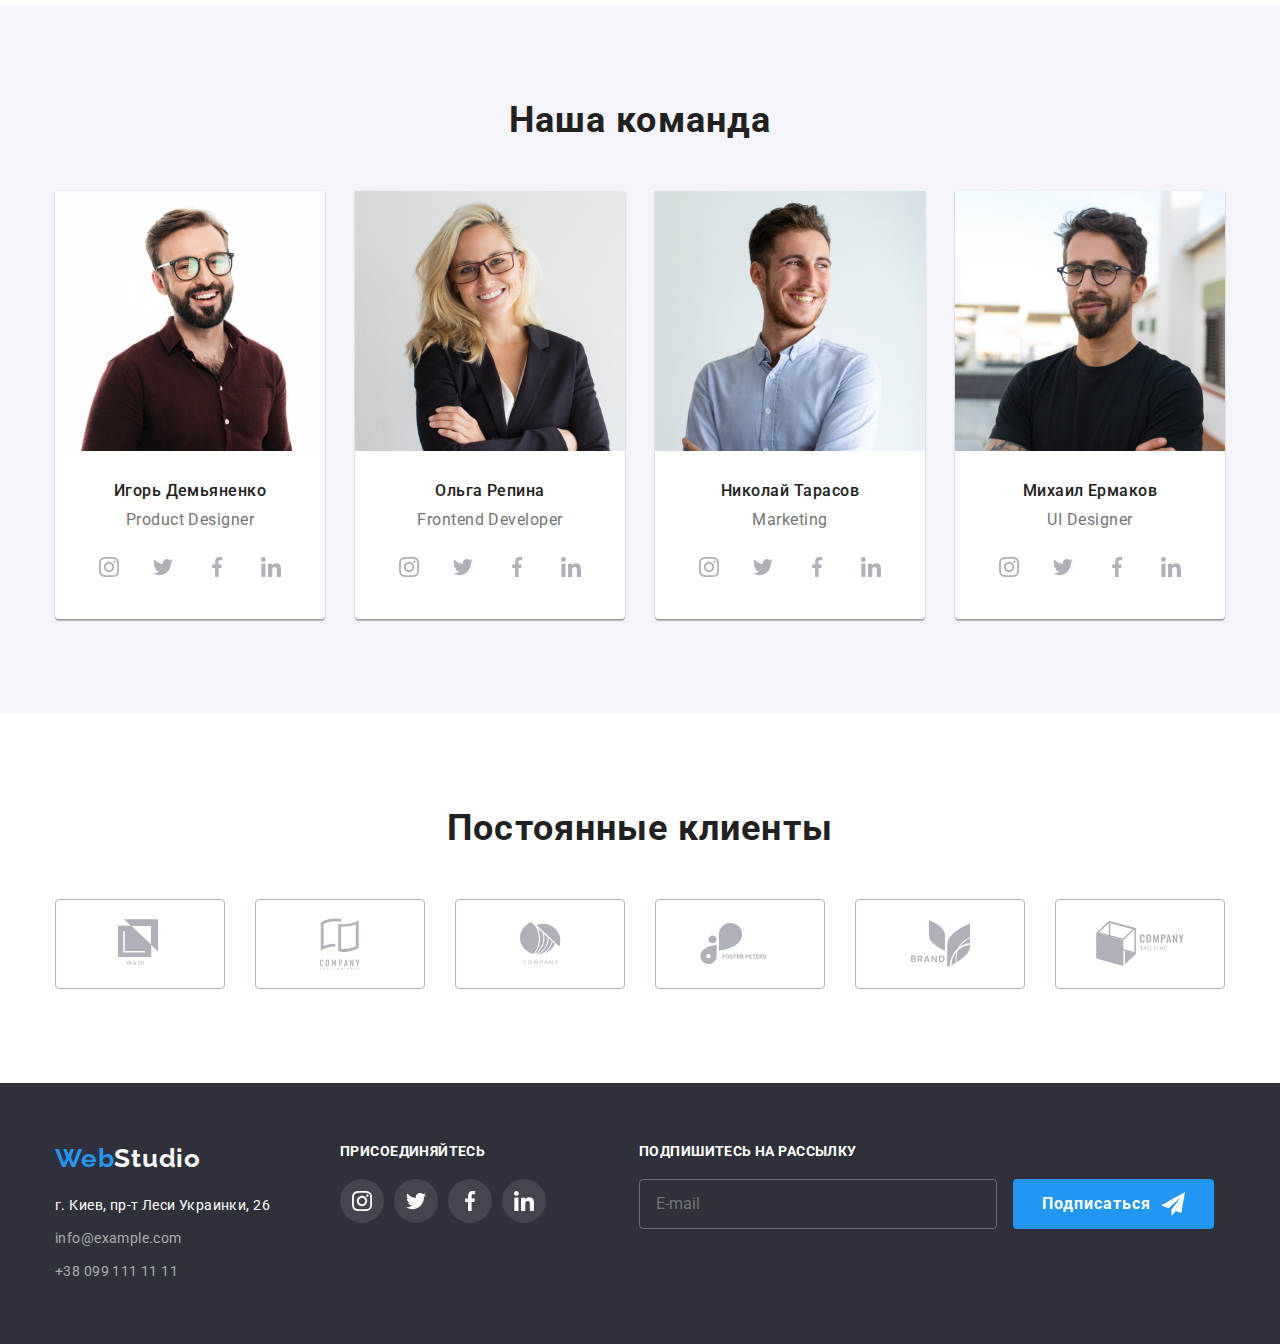
==== commit 0efb1b3d: "Вносить виправлення після валідації" ====
--- a/index.html
+++ b/index.html
@@ -420,7 +420,7 @@
                         <input type="email" name="client-mail" class="subscription-form-input" placeholder="E-mail">
                     </label>
                     <button type="submit" class="subscription-form-button">
-                        <p class="sibscription-form-button-icon-description">Подписаться</p>
+                            Подписаться
                         <svg class="sibscription-form-button-icon">
                             <use href="./images/sprite.svg#icon-form-send"></use>
                         </svg>
--- a/css/styles.css
+++ b/css/styles.css
@@ -231,9 +231,7 @@
 /* ============== END HEADER ============== */
 
 /* ============== HERO SECTION ============== */
-.hero-section {
-        background-color: var(--backgr-color-first);
-}
+
 .hero-section > .container {
         /*background-color: var(--backgr-color-first);*/
         flex-direction: column;
@@ -359,9 +357,9 @@
 
 .specialization-name {
 font-style: normal;
-font-weight: 700px;
+font-weight: 700;
 font-size: 14px;
-line-height: 1,143;
+line-height: 1.143;
 text-align: center;
 letter-spacing: 0.03em;
 text-transform: uppercase;
@@ -915,13 +913,13 @@
         border: 1px solid rgba(33, 33, 33, 0.2);
         border-radius: 4px;
         
-        transform: border-color;
+        transition-property : border-color;
         transition-duration: 250ms;
         transition-timing-function: cubic-bezier(0.4, 0, 0.2, 1); 
 }
 
 .modal-form-icon {
-        transform: fill;
+        transition-property: fill;
         transition-duration: 250ms;
         transition-timing-function: cubic-bezier(0.4, 0, 0.2, 1);
 }
@@ -954,7 +952,7 @@
         margin-bottom: 20px;
         resize: none;
 
-        transform: border-color;
+        transition-property: border-color;
         transition-duration: 250ms;
         transition-timing-function: cubic-bezier(0.4, 0, 0.2, 1); 
 }
